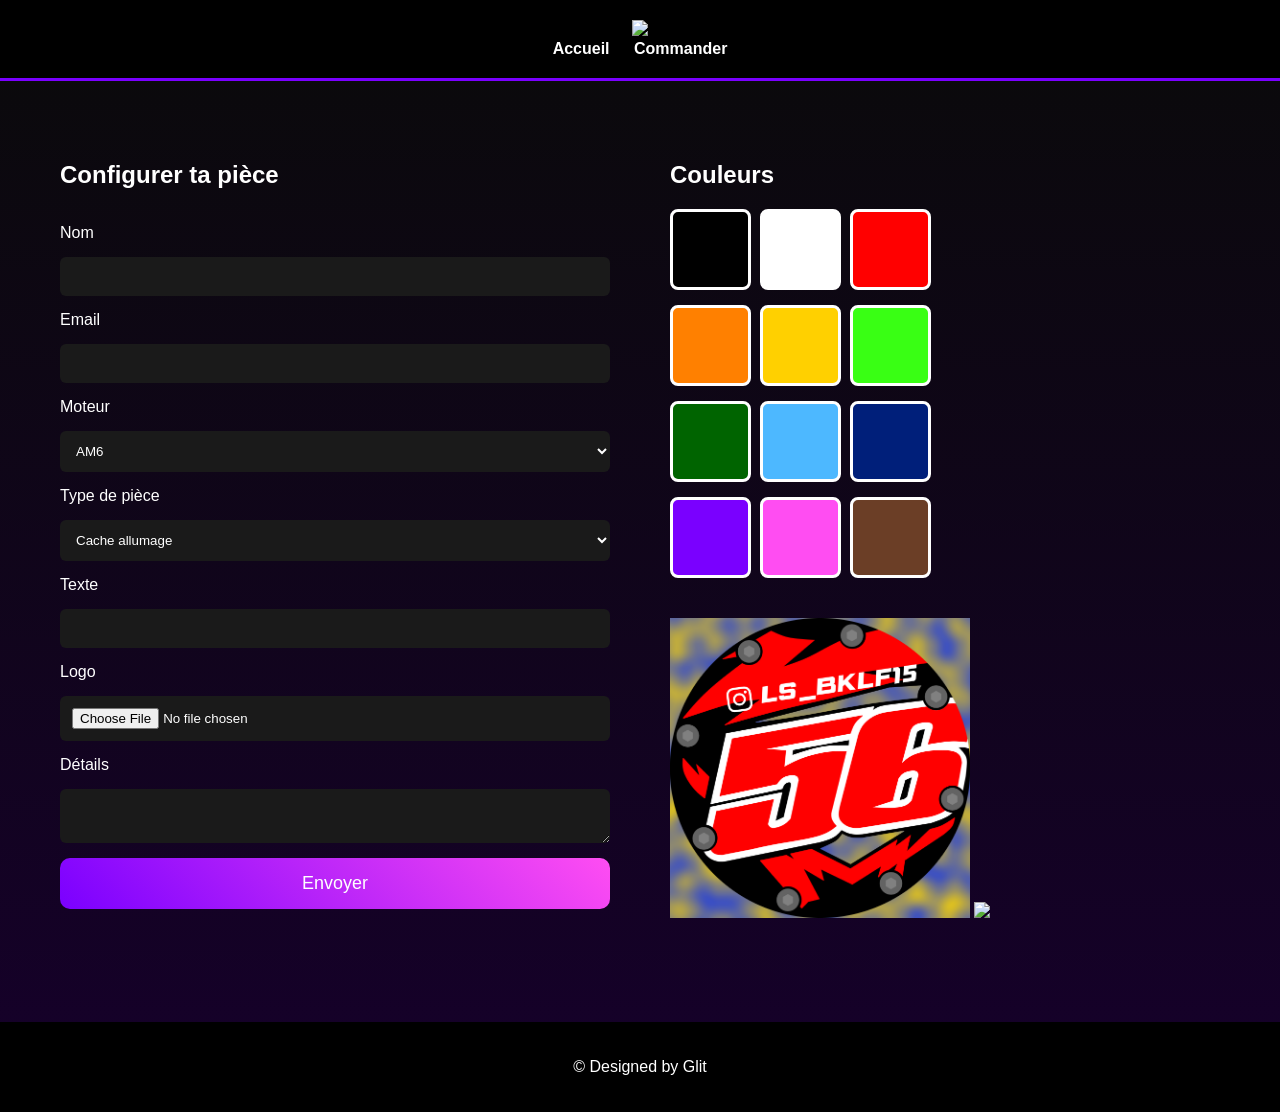
==== commande.html @ 396d0954 "Add files via upload" ====
<!DOCTYPE html>
<html lang="fr">

<head>
<meta charset="UTF-8">
<meta name="viewport" content="width=device-width, initial-scale=1.0">
<title>Commande</title>
<link rel="stylesheet" href="style.css">
</head>

<body>

<header>

<a href="index.html" class="logo">
<img src="logo.png">
</a>

<nav>
<a href="index.html">Accueil</a>
<a href="commande.html">Commander</a>
</nav>

</header>

<section class="commande">

<div class="commande-container">

<div class="form-left">

<h2>Configurer ta pièce</h2>

<label>Nom</label>
<input type="text">

<label>Email</label>
<input type="email">

<label>Moteur</label>
<select>
<option>AM6</option>
<option>Derbi</option>
</select>

<label>Type de pièce</label>
<select>
<option>Cache allumage</option>
<option>Cache obturateur</option>
<option>Récupérateur de fluide</option>
</select>

<label>Texte</label>
<input type="text">

<label>Logo</label>
<input type="file">

<label>Détails</label>
<textarea></textarea>

<button class="cta">Envoyer</button>

</div>

<div class="form-right">

<h2>Couleurs</h2>

<div class="color-picker">

<div class="color noir"></div>
<div class="color blanc"></div>
<div class="color rouge"></div>
<div class="color orange"></div>
<div class="color jaune"></div>
<div class="color vertclair"></div>
<div class="color vertfonce"></div>
<div class="color bleuclair"></div>
<div class="color bleufonce"></div>
<div class="color violet"></div>
<div class="color rose"></div>
<div class="color marron"></div>

</div>

<img id="preview" src="lala.png">
<img id="preview" src="piece.png">

</div>

</div>

</section>

<footer>
<p>© Designed by Glit</p>
</footer>

<script src="script.js"></script>

</body>
</html>
---- style.css ----
body{
margin:0;
font-family:Arial;
background:linear-gradient(180deg,#0a0a0a,#16002b);
color:white;
}

/* HEADER */

header{
background:black;
padding:20px;
text-align:center;
border-bottom:3px solid #7a00ff;
}

.logo img{
height:80px;
}

nav a{
color:white;
margin:10px;
text-decoration:none;
font-weight:bold;
}

/* HERO */

.hero{
text-align:center;
padding:120px 20px;
background:linear-gradient(135deg,#1a0030,#4a0085);
}

.cta{
background:linear-gradient(45deg,#7a00ff,#ff4df2);
padding:15px 30px;
border:none;
color:white;
border-radius:10px;
cursor:pointer;
font-size:18px;
}

/* PRODUITS */

.products{
padding:60px;
max-width:1100px;
margin:auto;
}

.grid{
display:grid;
grid-template-columns:repeat(auto-fit,minmax(250px,1fr));
gap:30px;
}

.card{
background:#1a1a1a;
padding:30px;
border-radius:10px;
text-align:center;
}

/* GALERIE */

.gallery{
padding:60px;
max-width:1100px;
margin:auto;
}

.gallery-grid{
display:grid;
grid-template-columns:repeat(auto-fit,minmax(250px,1fr));
gap:20px;
}

.gallery img{
width:100%;
border-radius:10px;
}

/* COMMANDE */

.commande{
padding:60px;
max-width:1200px;
margin:auto;
}

.commande-container{
display:grid;
grid-template-columns:1fr 1fr;
gap:60px;
}

/* FORM */

.form-left{
display:flex;
flex-direction:column;
gap:15px;
}

input,select,textarea{
padding:12px;
background:#1a1a1a;
border:none;
color:white;
border-radius:6px;
}

/* COULEURS */

.color-picker{
display:grid;
grid-template-columns:repeat(3,75px);
gap:15px;
}

.color{
width:75px;
height:75px;
border-radius:8px;
border:3px solid white;
cursor:pointer;
}

/* vraies couleurs */

.noir{background:#000;}
.blanc{background:#fff;}
.rouge{background:#ff0000;}
.orange{background:#ff8000;}
.jaune{background:#ffd000;}
.vertclair{background:#39ff14;}
.vertfonce{background:#006400;}
.bleuclair{background:#4db8ff;}
.bleufonce{background:#001f7a;}
.violet{background:#7a00ff;}
.rose{background:#ff4df2;}
.marron{background:#6b3e26;}

.color.selected{
border:4px solid #7a00ff;
}

/* PREVIEW */

#preview{
width:300px;
margin-top:40px;
}

/* FOOTER */

footer{
text-align:center;
padding:20px;
background:black;
margin-top:40px;
}
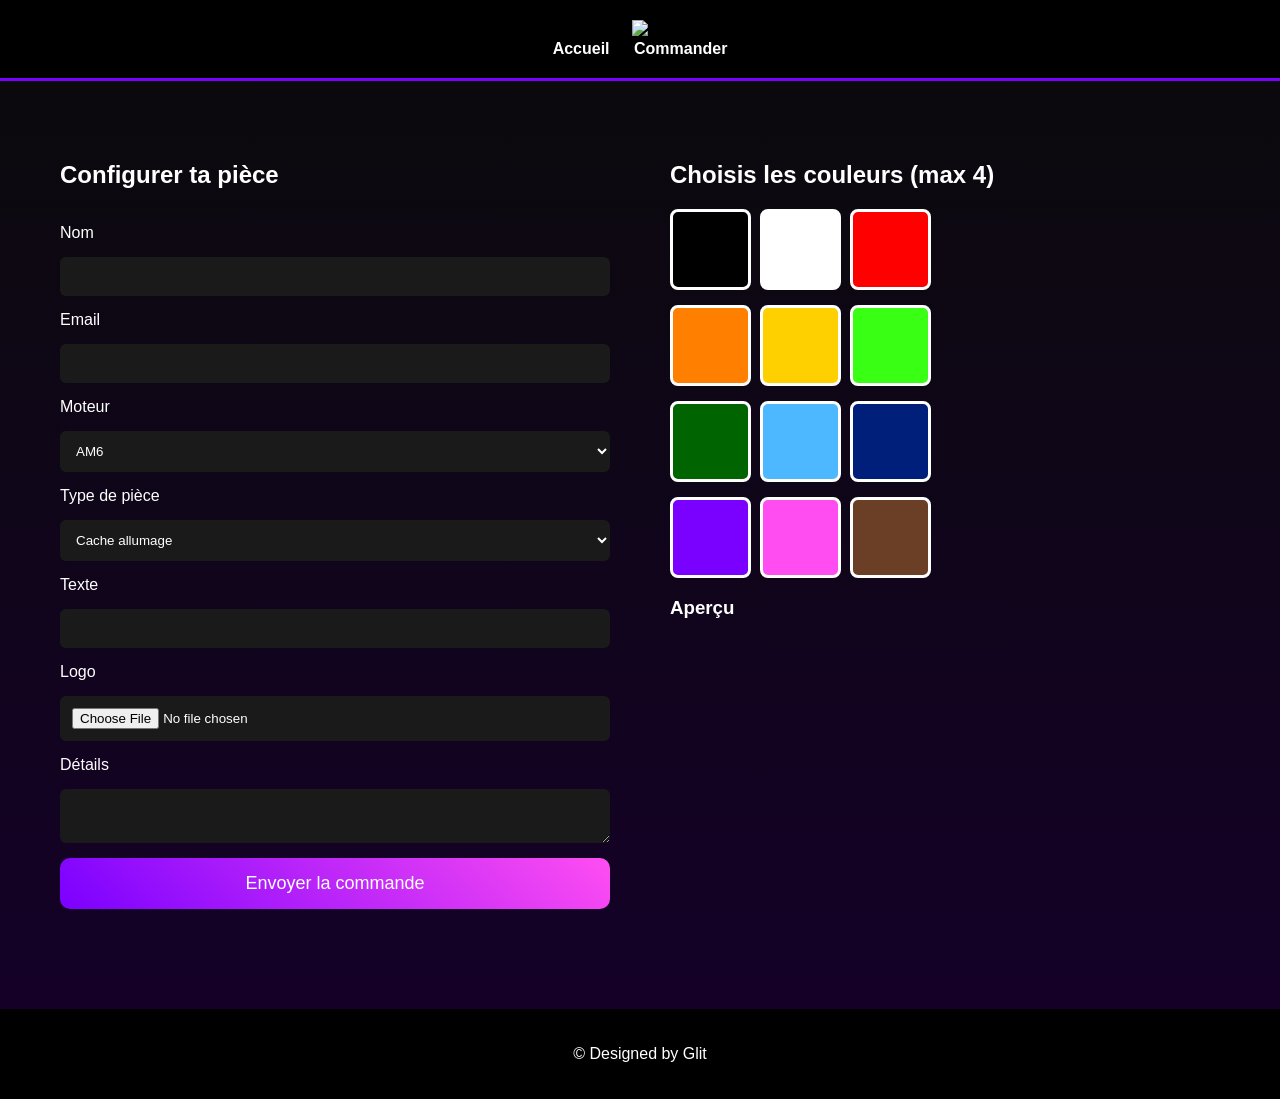
==== commit 6222ea6c: "Update commande.html" ====
--- a/commande.html
+++ b/commande.html
@@ -1,6 +1,5 @@
 <!DOCTYPE html>
 <html lang="fr">
-
 <head>
 <meta charset="UTF-8">
 <meta name="viewport" content="width=device-width, initial-scale=1.0">
@@ -11,7 +10,6 @@
 <body>
 
 <header>
-
 <a href="index.html" class="logo">
 <img src="logo.png">
 </a>
@@ -20,10 +18,11 @@
 <a href="index.html">Accueil</a>
 <a href="commande.html">Commander</a>
 </nav>
-
 </header>
 
 <section class="commande">
+
+<form action="https://formspree.io/f/xeergeee" method="POST">
 
 <div class="commande-container">
 
@@ -32,64 +31,68 @@
 <h2>Configurer ta pièce</h2>
 
 <label>Nom</label>
-<input type="text">
+<input type="text" name="nom" required>
 
 <label>Email</label>
-<input type="email">
+<input type="email" name="email" required>
 
 <label>Moteur</label>
-<select>
+<select name="moteur">
 <option>AM6</option>
 <option>Derbi</option>
 </select>
 
 <label>Type de pièce</label>
-<select>
+<select name="piece">
 <option>Cache allumage</option>
 <option>Cache obturateur</option>
 <option>Récupérateur de fluide</option>
 </select>
 
 <label>Texte</label>
-<input type="text">
+<input type="text" name="texte">
 
 <label>Logo</label>
-<input type="file">
+<input type="file" name="logo">
 
 <label>Détails</label>
-<textarea></textarea>
+<textarea name="details"></textarea>
 
-<button class="cta">Envoyer</button>
+<button type="submit" class="cta">Envoyer la commande</button>
 
 </div>
 
 <div class="form-right">
 
-<h2>Couleurs</h2>
+<h2>Choisis les couleurs (max 4)</h2>
 
 <div class="color-picker">
 
-<div class="color noir"></div>
-<div class="color blanc"></div>
-<div class="color rouge"></div>
-<div class="color orange"></div>
-<div class="color jaune"></div>
-<div class="color vertclair"></div>
-<div class="color vertfonce"></div>
-<div class="color bleuclair"></div>
-<div class="color bleufonce"></div>
-<div class="color violet"></div>
-<div class="color rose"></div>
-<div class="color marron"></div>
+<div class="color noir" data-color="noir"></div>
+<div class="color blanc" data-color="blanc"></div>
+<div class="color rouge" data-color="rouge"></div>
+<div class="color orange" data-color="orange"></div>
+<div class="color jaune" data-color="jaune"></div>
+<div class="color vertclair" data-color="vert clair"></div>
+<div class="color vertfonce" data-color="vert foncé"></div>
+<div class="color bleuclair" data-color="bleu clair"></div>
+<div class="color bleufonce" data-color="bleu foncé"></div>
+<div class="color violet" data-color="violet"></div>
+<div class="color rose" data-color="rose"></div>
+<div class="color marron" data-color="marron"></div>
 
 </div>
 
-<img id="preview" src="lala.png">
-<img id="preview" src="piece.png">
+<input type="hidden" name="couleurs" id="couleurs">
+
+<h3>Aperçu</h3>
+<div id="preview"></div>
 
 </div>
 
 </div>
+
+</form>
 
 </section>
 
@@ -100,4 +103,4 @@
 <script src="script.js"></script>
 
 </body>
-</html>+</html>
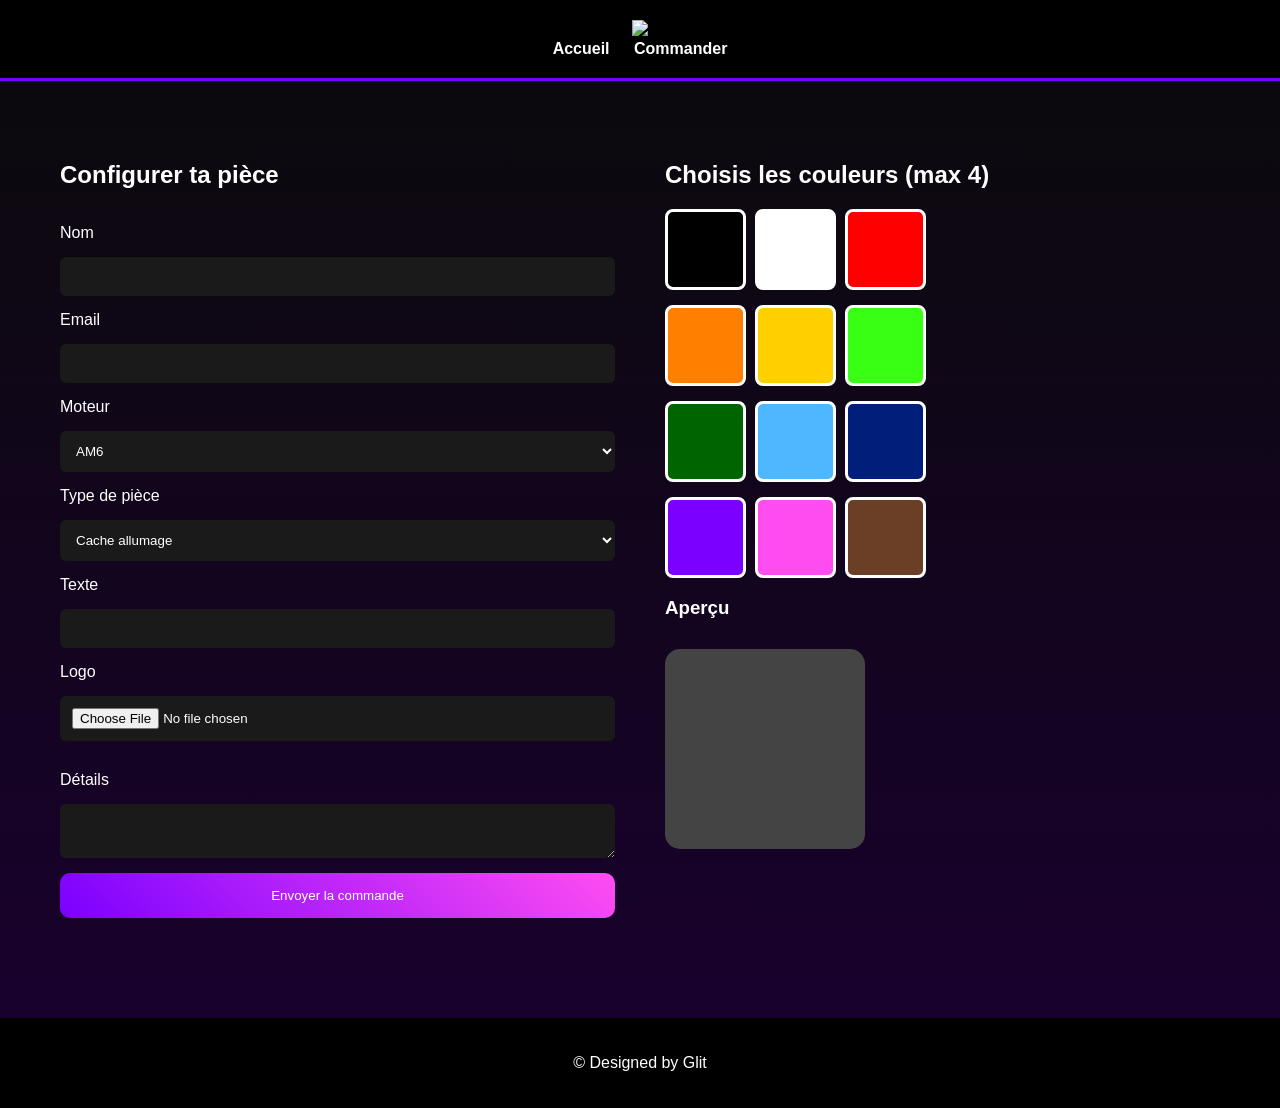
==== commit c06d2b91: "Update commande.html" ====
--- a/commande.html
+++ b/commande.html
@@ -53,7 +53,11 @@
 <input type="text" name="texte">
 
 <label>Logo</label>
-<input type="file" name="logo">
+<input type="file" name="logo" id="logoInput" accept="image/*">
+
+<div class="preview-image">
+<img id="logoPreview" src="" style="max-width:200px;display:none;border-radius:10px;margin-top:10px;">
+</div>
 
 <label>Détails</label>
 <textarea name="details"></textarea>
@@ -104,3 +108,4 @@
 
 </body>
 </html>
+
--- a/style.css
+++ b/style.css
@@ -1,7 +1,7 @@
 body{
 margin:0;
 font-family:Arial;
-background:linear-gradient(180deg,#0a0a0a,#16002b);
+background:linear-gradient(180deg,#0a0a0a,#1a0030);
 color:white;
 }
 
@@ -30,7 +30,7 @@
 .hero{
 text-align:center;
 padding:120px 20px;
-background:linear-gradient(135deg,#1a0030,#4a0085);
+background:linear-gradient(135deg,#1b0030,#4a0085);
 }
 
 .cta{
@@ -40,7 +40,6 @@
 color:white;
 border-radius:10px;
 cursor:pointer;
-font-size:18px;
 }
 
 /* PRODUITS */
@@ -83,7 +82,7 @@
 border-radius:10px;
 }
 
-/* COMMANDE */
+/* PAGE COMMANDE */
 
 .commande{
 padding:60px;
@@ -94,10 +93,8 @@
 .commande-container{
 display:grid;
 grid-template-columns:1fr 1fr;
-gap:60px;
+gap:50px;
 }
-
-/* FORM */
 
 .form-left{
 display:flex;
@@ -129,7 +126,7 @@
 cursor:pointer;
 }
 
-/* vraies couleurs */
+/* couleurs */
 
 .noir{background:#000;}
 .blanc{background:#fff;}
@@ -151,8 +148,11 @@
 /* PREVIEW */
 
 #preview{
-width:300px;
-margin-top:40px;
+width:200px;
+height:200px;
+background:#444;
+border-radius:15px;
+margin-top:30px;
 }
 
 /* FOOTER */
@@ -162,4 +162,4 @@
 padding:20px;
 background:black;
 margin-top:40px;
-}+}
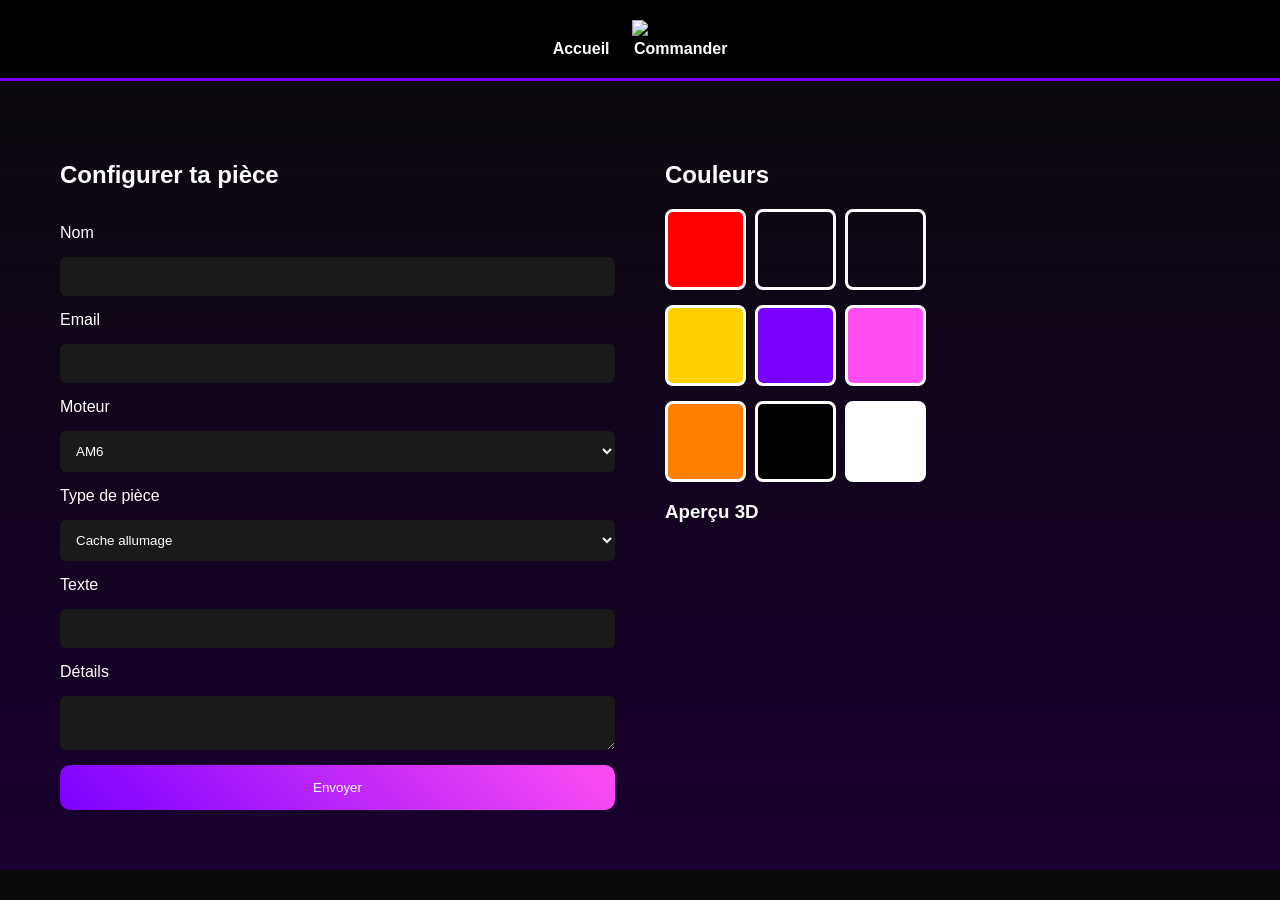
==== commit 37a79493: "Update commande.html" ====
--- a/commande.html
+++ b/commande.html
@@ -4,12 +4,18 @@
 <meta charset="UTF-8">
 <meta name="viewport" content="width=device-width, initial-scale=1.0">
 <title>Commande</title>
+
 <link rel="stylesheet" href="style.css">
+
+<script src="https://cdn.jsdelivr.net/npm/three@0.158.0/build/three.min.js"></script>
+<script src="https://cdn.jsdelivr.net/npm/three@0.158.0/examples/js/loaders/STLLoader.js"></script>
+
 </head>
 
 <body>
 
 <header>
+
 <a href="index.html" class="logo">
 <img src="logo.png">
 </a>
@@ -18,11 +24,10 @@
 <a href="index.html">Accueil</a>
 <a href="commande.html">Commander</a>
 </nav>
+
 </header>
 
 <section class="commande">
-
-<form action="https://formspree.io/f/xeergeee" method="POST">
 
 <div class="commande-container">
 
@@ -31,81 +36,63 @@
 <h2>Configurer ta pièce</h2>
 
 <label>Nom</label>
-<input type="text" name="nom" required>
+<input type="text" name="nom">
 
 <label>Email</label>
-<input type="email" name="email" required>
+<input type="email" name="email">
 
 <label>Moteur</label>
-<select name="moteur">
+<select>
 <option>AM6</option>
 <option>Derbi</option>
 </select>
 
 <label>Type de pièce</label>
-<select name="piece">
+<select>
 <option>Cache allumage</option>
 <option>Cache obturateur</option>
 <option>Récupérateur de fluide</option>
 </select>
 
 <label>Texte</label>
-<input type="text" name="texte">
-
-<label>Logo</label>
-<input type="file" name="logo" id="logoInput" accept="image/*">
-
-<div class="preview-image">
-<img id="logoPreview" src="" style="max-width:200px;display:none;border-radius:10px;margin-top:10px;">
-</div>
+<input type="text">
 
 <label>Détails</label>
-<textarea name="details"></textarea>
+<textarea></textarea>
 
-<button type="submit" class="cta">Envoyer la commande</button>
+<button class="cta">Envoyer</button>
 
 </div>
 
 <div class="form-right">
 
-<h2>Choisis les couleurs (max 4)</h2>
+<h2>Couleurs</h2>
 
 <div class="color-picker">
 
-<div class="color noir" data-color="noir"></div>
-<div class="color blanc" data-color="blanc"></div>
-<div class="color rouge" data-color="rouge"></div>
-<div class="color orange" data-color="orange"></div>
-<div class="color jaune" data-color="jaune"></div>
-<div class="color vertclair" data-color="vert clair"></div>
-<div class="color vertfonce" data-color="vert foncé"></div>
-<div class="color bleuclair" data-color="bleu clair"></div>
-<div class="color bleufonce" data-color="bleu foncé"></div>
-<div class="color violet" data-color="violet"></div>
-<div class="color rose" data-color="rose"></div>
-<div class="color marron" data-color="marron"></div>
+<div class="color rouge" data-color="#ff0000"></div>
+<div class="color bleu" data-color="#0044ff"></div>
+<div class="color vert" data-color="#00aa00"></div>
+<div class="color jaune" data-color="#ffee00"></div>
+<div class="color violet" data-color="#7a00ff"></div>
+<div class="color rose" data-color="#ff4df2"></div>
+<div class="color orange" data-color="#ff6600"></div>
+<div class="color noir" data-color="#000000"></div>
+<div class="color blanc" data-color="#ffffff"></div>
 
 </div>
 
-<input type="hidden" name="couleurs" id="couleurs">
+<h3>Aperçu 3D</h3>
 
-<h3>Aperçu</h3>
-<div id="preview"></div>
+<div id="viewer"></div>
 
 </div>
 
 </div>
 
-</form>
-
 </section>
-
-<footer>
-<p>© Designed by Glit</p>
-</footer>
 
 <script src="script.js"></script>
 
 </body>
 </html>
-
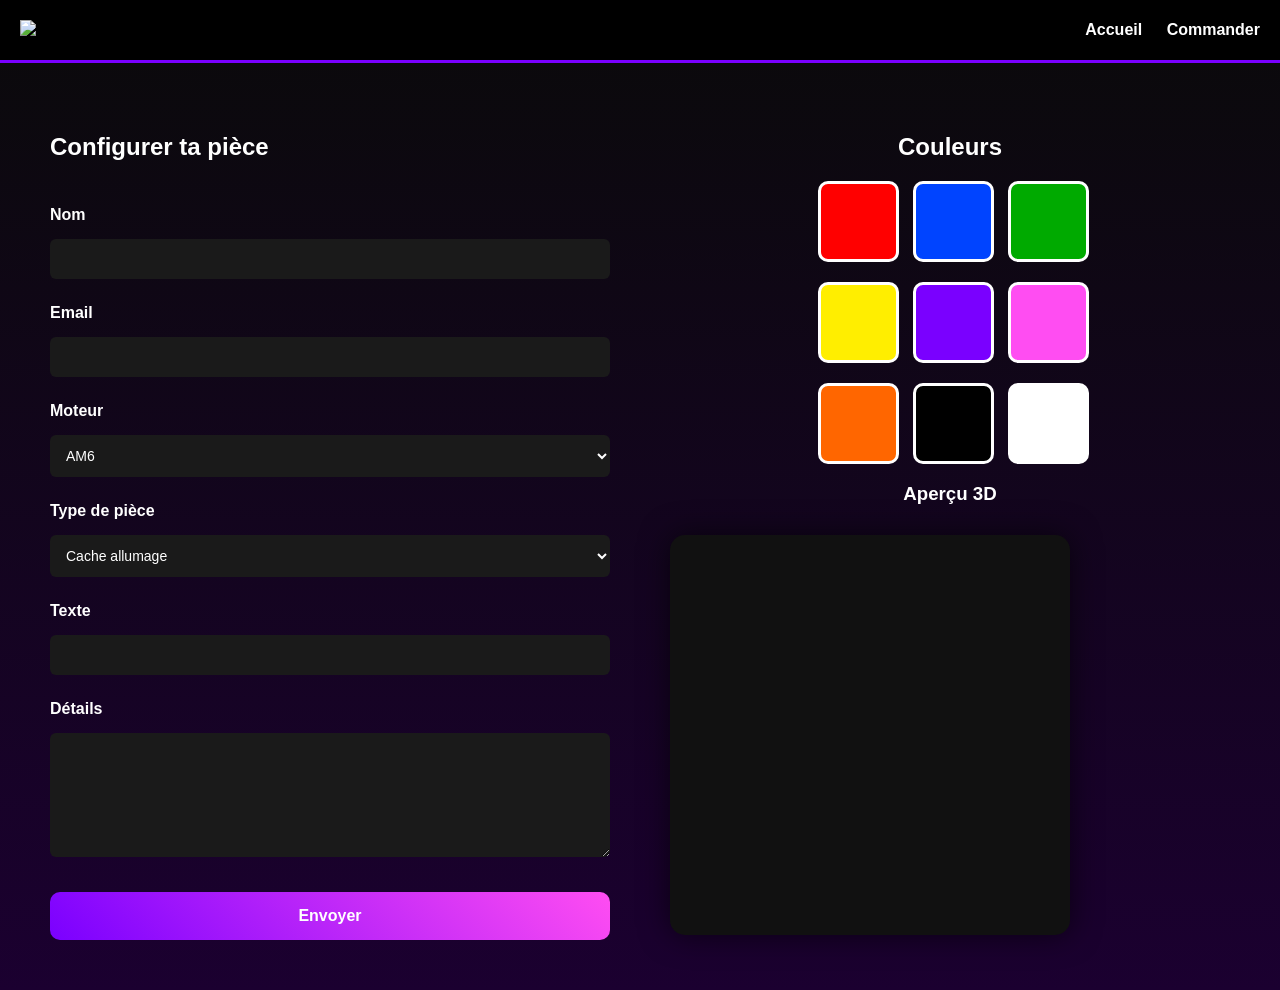
==== commit 2a51dee0: "Update commande.html" ====
--- a/commande.html
+++ b/commande.html
@@ -96,3 +96,4 @@
 
 </body>
 </html>
+
--- a/style.css
+++ b/style.css
@@ -1,7 +1,9 @@
+/* GENERAL */
+
 body{
 margin:0;
-font-family:Arial;
-background:linear-gradient(180deg,#0a0a0a,#1a0030);
+font-family:Arial, Helvetica, sans-serif;
+background:linear-gradient(180deg,#0a0a0a,#1b0030);
 color:white;
 }
 
@@ -9,92 +11,44 @@
 
 header{
 background:black;
+border-bottom:3px solid #7a00ff;
 padding:20px;
-text-align:center;
-border-bottom:3px solid #7a00ff;
+display:flex;
+align-items:center;
+justify-content:space-between;
 }
 
 .logo img{
-height:80px;
+height:70px;
 }
 
 nav a{
 color:white;
-margin:10px;
 text-decoration:none;
+margin-left:20px;
 font-weight:bold;
+transition:0.2s;
 }
 
-/* HERO */
-
-.hero{
-text-align:center;
-padding:120px 20px;
-background:linear-gradient(135deg,#1b0030,#4a0085);
-}
-
-.cta{
-background:linear-gradient(45deg,#7a00ff,#ff4df2);
-padding:15px 30px;
-border:none;
-color:white;
-border-radius:10px;
-cursor:pointer;
-}
-
-/* PRODUITS */
-
-.products{
-padding:60px;
-max-width:1100px;
-margin:auto;
-}
-
-.grid{
-display:grid;
-grid-template-columns:repeat(auto-fit,minmax(250px,1fr));
-gap:30px;
-}
-
-.card{
-background:#1a1a1a;
-padding:30px;
-border-radius:10px;
-text-align:center;
-}
-
-/* GALERIE */
-
-.gallery{
-padding:60px;
-max-width:1100px;
-margin:auto;
-}
-
-.gallery-grid{
-display:grid;
-grid-template-columns:repeat(auto-fit,minmax(250px,1fr));
-gap:20px;
-}
-
-.gallery img{
-width:100%;
-border-radius:10px;
+nav a:hover{
+color:#ff4df2;
 }
 
 /* PAGE COMMANDE */
 
 .commande{
-padding:60px;
-max-width:1200px;
+padding:50px;
+max-width:1300px;
 margin:auto;
 }
 
 .commande-container{
 display:grid;
 grid-template-columns:1fr 1fr;
-gap:50px;
+gap:60px;
 }
+
+/* FORMULAIRE */
 
 .form-left{
 display:flex;
@@ -102,64 +56,139 @@
 gap:15px;
 }
 
-input,select,textarea{
+label{
+font-weight:bold;
+margin-top:10px;
+}
+
+input, select, textarea{
+
 padding:12px;
+border-radius:6px;
+border:none;
 background:#1a1a1a;
+color:white;
+font-size:14px;
+
+}
+
+textarea{
+min-height:100px;
+resize:vertical;
+}
+
+/* BOUTON */
+
+.cta{
+
+margin-top:20px;
+padding:15px;
 border:none;
+border-radius:10px;
+font-weight:bold;
 color:white;
-border-radius:6px;
+font-size:16px;
+
+background:linear-gradient(45deg,#7a00ff,#ff4df2);
+
+cursor:pointer;
+transition:0.3s;
+
+}
+
+.cta:hover{
+
+transform:scale(1.05);
+
+}
+
+/* CONFIGURATEUR */
+
+.form-right{
+text-align:center;
+}
+
+/* CARRES COULEUR */
+
+.color-picker{
+
+margin-top:20px;
+
+display:grid;
+grid-template-columns:repeat(3,75px);
+gap:20px;
+justify-content:center;
+
+}
+
+.color{
+
+width:75px;
+height:75px;
+
+border-radius:10px;
+
+border:3px solid white;
+
+cursor:pointer;
+
+transition:0.2s;
+
+}
+
+.color:hover{
+
+transform:scale(1.1);
+
+}
+
+.color.selected{
+
+border:4px solid #ff4df2;
+
 }
 
 /* COULEURS */
 
-.color-picker{
-display:grid;
-grid-template-columns:repeat(3,75px);
-gap:15px;
-}
-
-.color{
-width:75px;
-height:75px;
-border-radius:8px;
-border:3px solid white;
-cursor:pointer;
-}
-
-/* couleurs */
-
-.noir{background:#000;}
-.blanc{background:#fff;}
 .rouge{background:#ff0000;}
-.orange{background:#ff8000;}
-.jaune{background:#ffd000;}
-.vertclair{background:#39ff14;}
-.vertfonce{background:#006400;}
-.bleuclair{background:#4db8ff;}
-.bleufonce{background:#001f7a;}
+.bleu{background:#0044ff;}
+.vert{background:#00aa00;}
+.jaune{background:#ffee00;}
 .violet{background:#7a00ff;}
 .rose{background:#ff4df2;}
-.marron{background:#6b3e26;}
+.orange{background:#ff6600;}
+.noir{background:#000000;}
+.blanc{background:#ffffff;}
 
-.color.selected{
-border:4px solid #7a00ff;
-}
+/* VIEWER 3D */
 
-/* PREVIEW */
+#viewer{
 
-#preview{
-width:200px;
-height:200px;
-background:#444;
+width:400px;
+height:400px;
+
+background:#111;
+
+margin-top:30px;
+
 border-radius:15px;
-margin-top:30px;
+
+box-shadow:0 0 30px rgba(0,0,0,0.6);
+
 }
 
 /* FOOTER */
 
 footer{
+
+margin-top:50px;
+
+background:black;
+
+padding:20px;
+
 text-align:center;
-padding:20px;
-background:black;
-margin-top:40px;
+
+border-top:2px solid #7a00ff;
+
 }
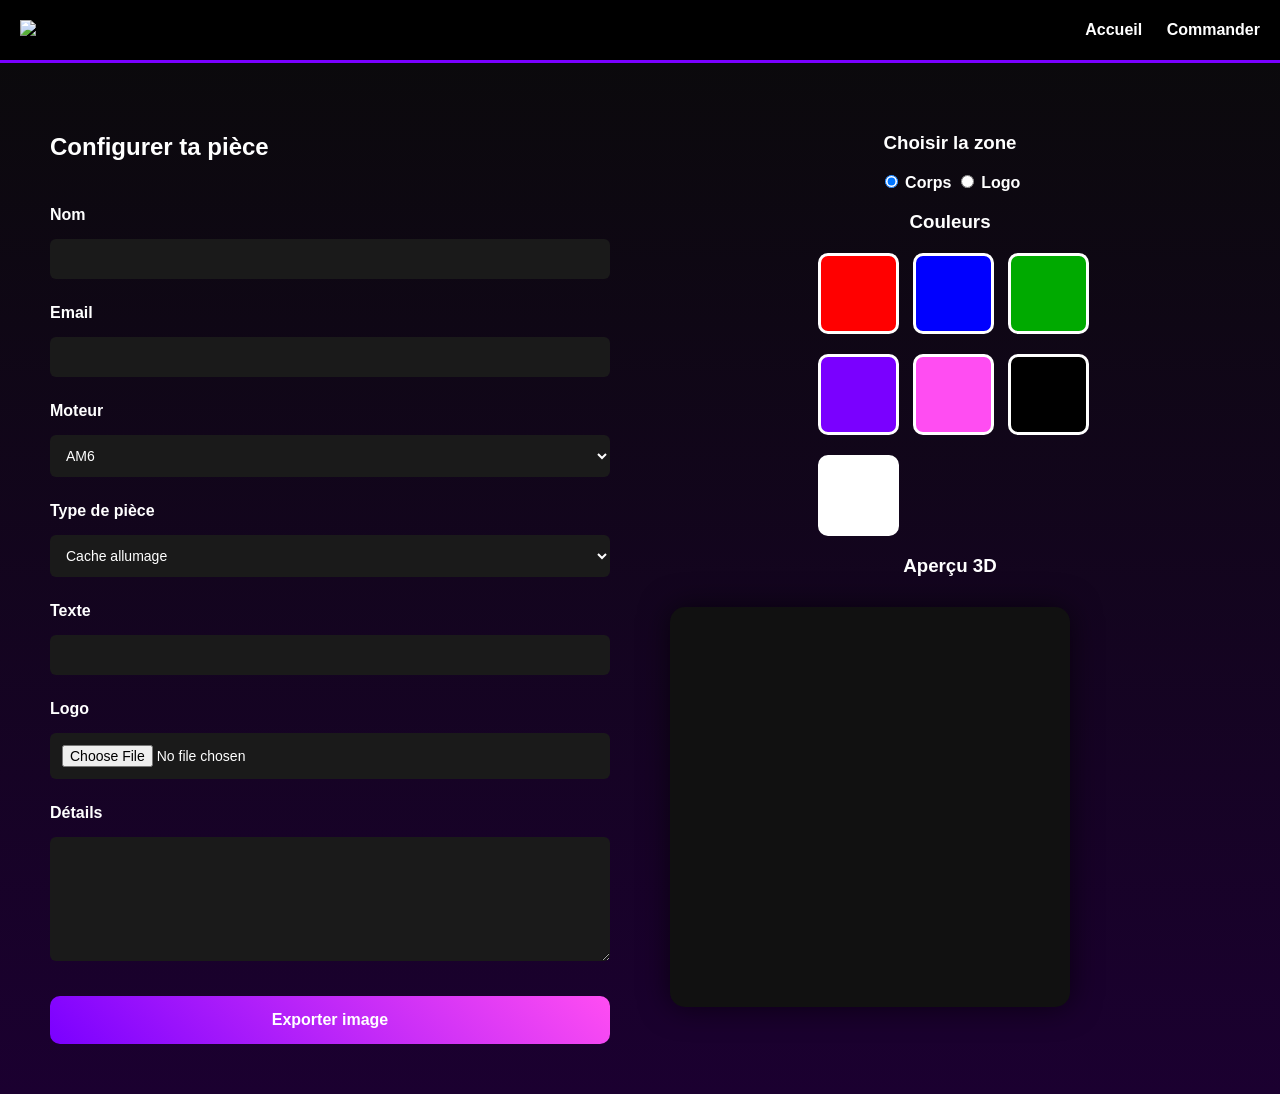
==== commit 4ffb6e15: "Update commande.html" ====
--- a/commande.html
+++ b/commande.html
@@ -1,14 +1,14 @@
 <!DOCTYPE html>
 <html lang="fr">
+
 <head>
+
 <meta charset="UTF-8">
 <meta name="viewport" content="width=device-width, initial-scale=1.0">
-<title>Commande</title>
+
+<title>Configurer ta pièce</title>
 
 <link rel="stylesheet" href="style.css">
-
-<script src="https://cdn.jsdelivr.net/npm/three@0.158.0/build/three.min.js"></script>
-<script src="https://cdn.jsdelivr.net/npm/three@0.158.0/examples/js/loaders/STLLoader.js"></script>
 
 </head>
 
@@ -16,8 +16,8 @@
 
 <header>
 
-<a href="index.html" class="logo">
-<img src="logo.png">
+<a href="index.html">
+<img src="logo.png" class="logo">
 </a>
 
 <nav>
@@ -36,10 +36,10 @@
 <h2>Configurer ta pièce</h2>
 
 <label>Nom</label>
-<input type="text" name="nom">
+<input type="text">
 
 <label>Email</label>
-<input type="email" name="email">
+<input type="email">
 
 <label>Moteur</label>
 <select>
@@ -57,28 +57,43 @@
 <label>Texte</label>
 <input type="text">
 
+<label>Logo</label>
+<input type="file">
+
 <label>Détails</label>
 <textarea></textarea>
 
-<button class="cta">Envoyer</button>
+<button onclick="exportImage()" class="cta">
+Exporter image
+</button>
 
 </div>
 
 <div class="form-right">
 
-<h2>Couleurs</h2>
+<h3>Choisir la zone</h3>
+
+<label>
+<input type="radio" name="zone" value="corps" checked>
+Corps
+</label>
+
+<label>
+<input type="radio" name="zone" value="logo">
+Logo
+</label>
+
+<h3>Couleurs</h3>
 
 <div class="color-picker">
 
-<div class="color rouge" data-color="#ff0000"></div>
-<div class="color bleu" data-color="#0044ff"></div>
-<div class="color vert" data-color="#00aa00"></div>
-<div class="color jaune" data-color="#ffee00"></div>
-<div class="color violet" data-color="#7a00ff"></div>
-<div class="color rose" data-color="#ff4df2"></div>
-<div class="color orange" data-color="#ff6600"></div>
-<div class="color noir" data-color="#000000"></div>
-<div class="color blanc" data-color="#ffffff"></div>
+<div class="color" data-color="#ff0000" style="background:#ff0000"></div>
+<div class="color" data-color="#0000ff" style="background:#0000ff"></div>
+<div class="color" data-color="#00aa00" style="background:#00aa00"></div>
+<div class="color" data-color="#7a00ff" style="background:#7a00ff"></div>
+<div class="color" data-color="#ff4df2" style="background:#ff4df2"></div>
+<div class="color" data-color="#000000" style="background:#000000"></div>
+<div class="color" data-color="#ffffff" style="background:#ffffff"></div>
 
 </div>
 
@@ -92,8 +107,13 @@
 
 </section>
 
+<script src="https://cdnjs.cloudflare.com/ajax/libs/three.js/r128/three.min.js"></script>
+
+<script src="https://cdn.jsdelivr.net/npm/three@0.128/examples/js/loaders/STLLoader.js"></script>
+
+<script src="https://cdn.jsdelivr.net/npm/three@0.128/examples/js/controls/OrbitControls.js"></script>
+
 <script src="script.js"></script>
 
 </body>
 </html>
-
